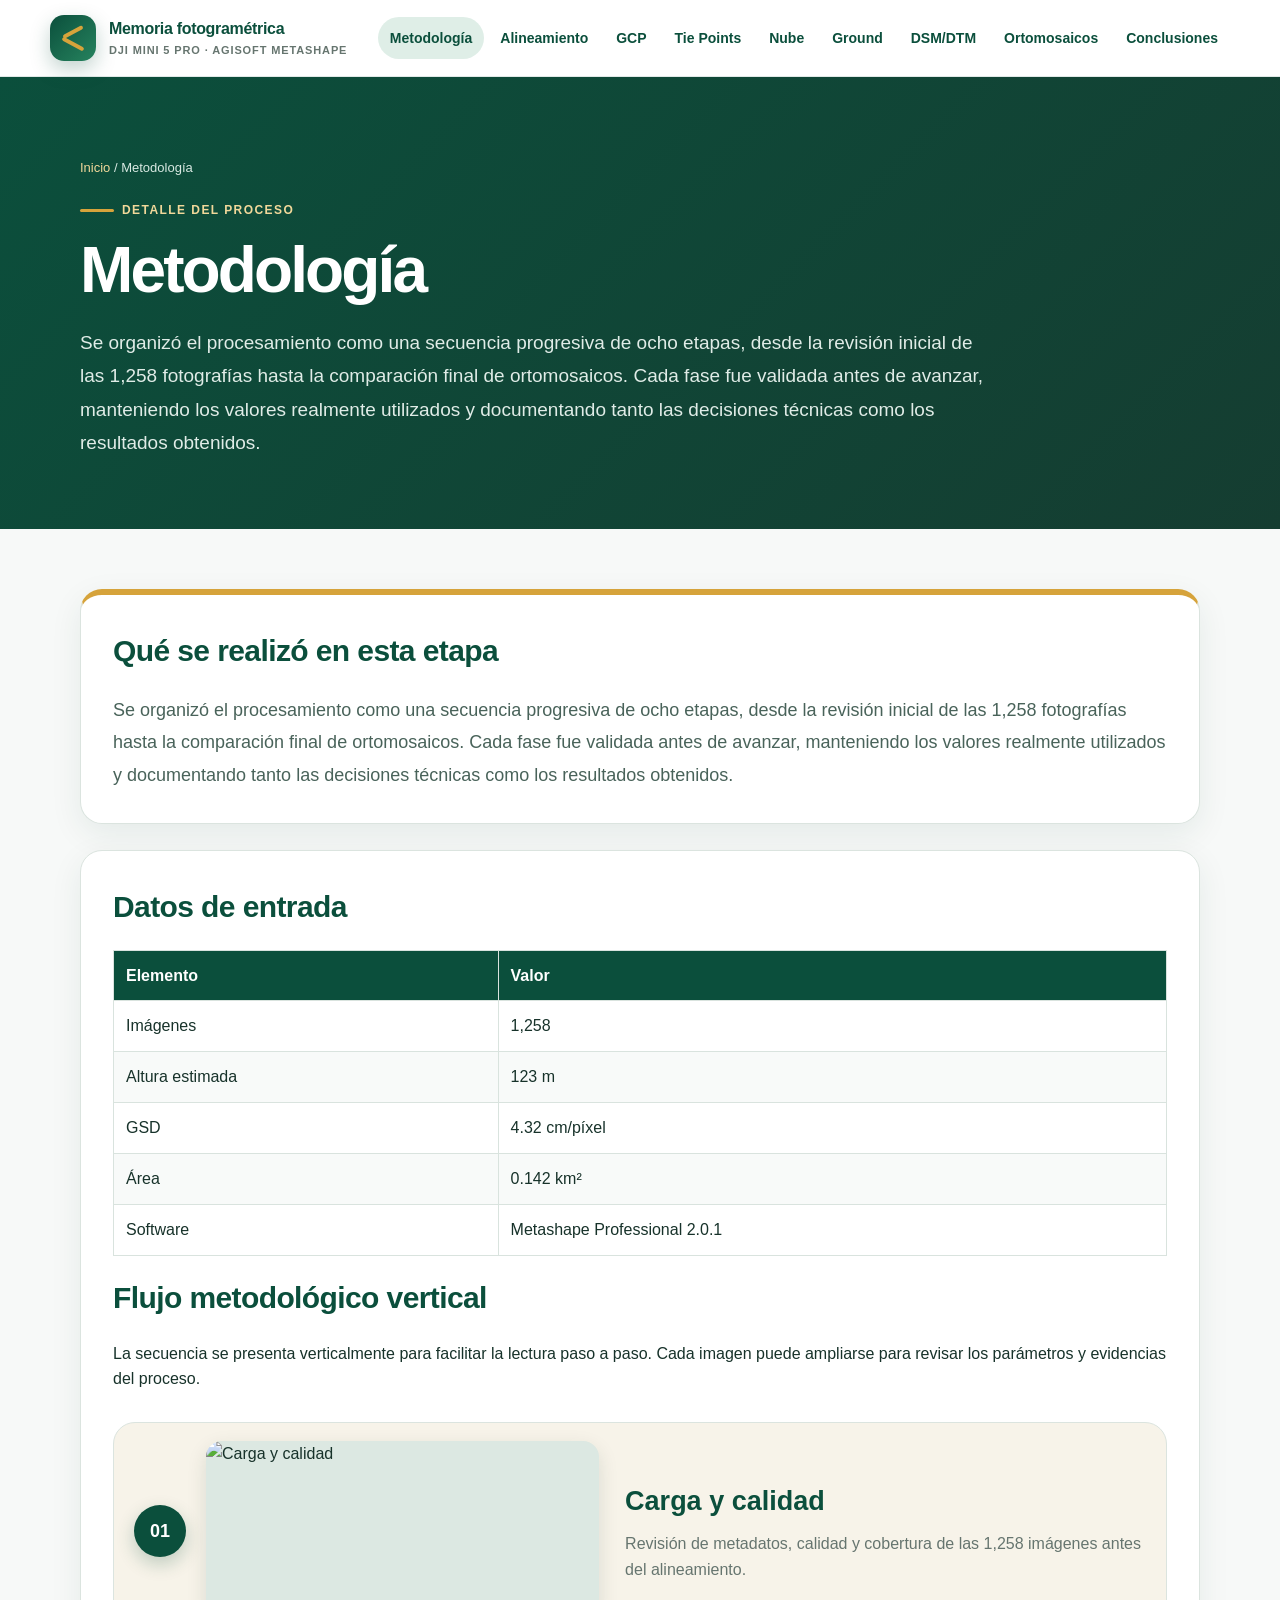
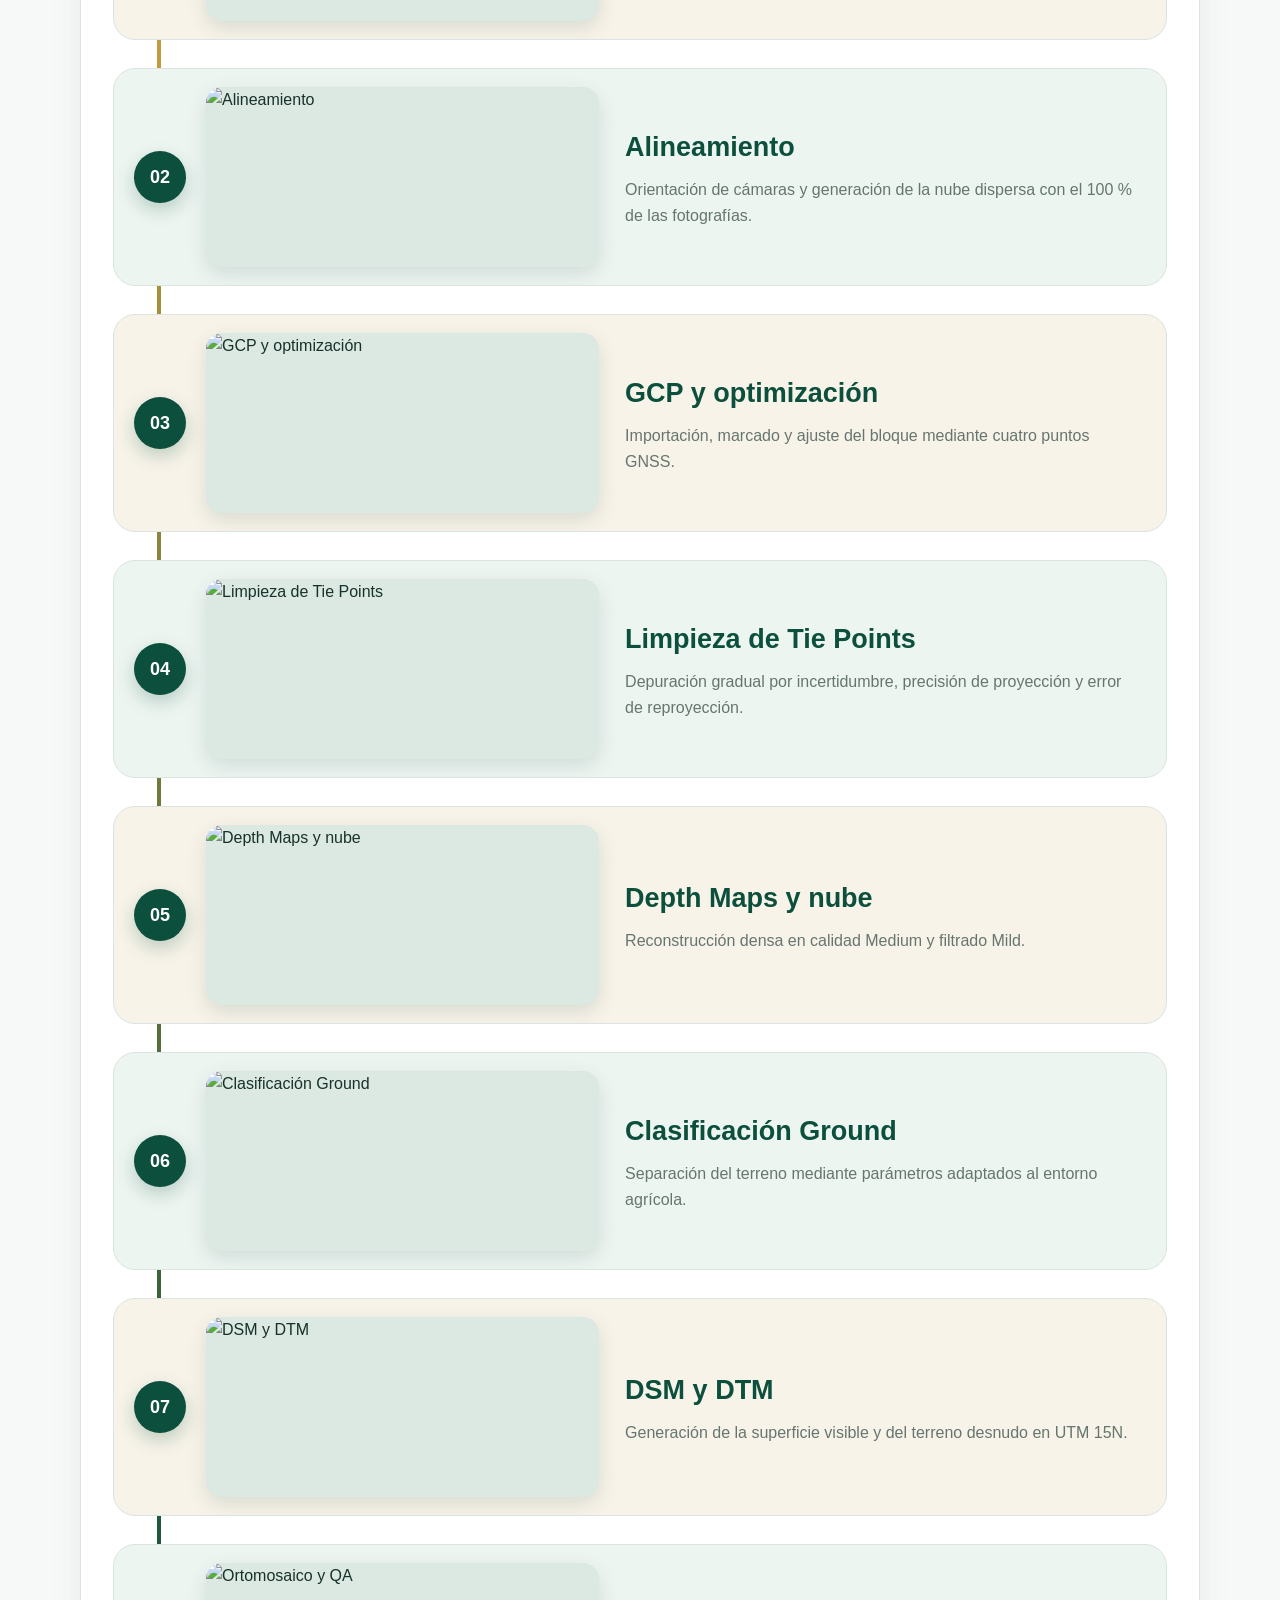
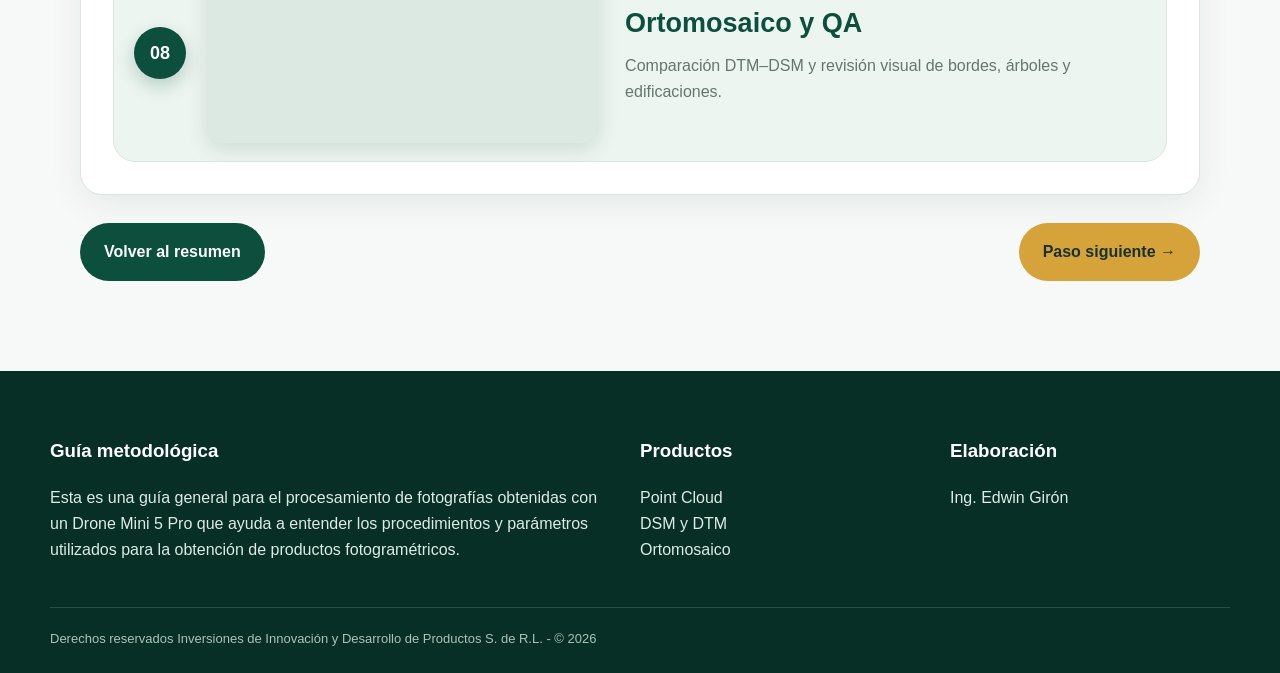
==== 01_metodologia.html @ 3e742c30 "Add files via upload" ====
<!DOCTYPE html>

<html lang="es"><head><meta charset="utf-8"/><meta content="width=device-width,initial-scale=1" name="viewport"/><title>Metodología | Memoria fotogramétrica</title><meta content="Flujo progresivo, documentado y verificado antes de avanzar a la siguiente fase." name="description"/><link href="styles.css" rel="stylesheet"/><script defer="True" src="script.js"></script></head><body><header class="site-header"><div class="container navbar"><a class="brand" href="index.html"><span class="brand-mark"></span><span>Memoria fotogramétrica<small>DJI Mini 5 Pro · Agisoft Metashape</small></span></a><nav class="nav-links"><a class="active" href="01_metodologia.html">Metodología</a><a class="" href="02_alineamiento.html">Alineamiento</a><a class="" href="03_control.html">GCP</a><a class="" href="04_limpieza.html">Tie Points</a><a class="" href="05_nube.html">Nube</a><a class="" href="06_clasificacion.html">Ground</a><a class="" href="07_elevacion.html">DSM/DTM</a><a class="" href="08_ortomosaico.html">Ortomosaicos</a><a class="" href="09_conclusiones.html">Conclusiones</a></nav></div></header><section class="detail-hero"><div class="container"><div class="breadcrumb"><a href="index.html">Inicio</a> / Metodología</div><span class="eyebrow">Detalle del proceso</span><h1>Metodología</h1><p>Se organizó el procesamiento como una secuencia progresiva de ocho etapas, desde la revisión inicial de las 1,258 fotografías hasta la comparación final de ortomosaicos. Cada fase fue validada antes de avanzar, manteniendo los valores realmente utilizados y documentando tanto las decisiones técnicas como los resultados obtenidos.</p></div></section><main class="detail-main"><div class="container"><section class="content-card overview-card"><h2>Qué se realizó en esta etapa</h2><p>Se organizó el procesamiento como una secuencia progresiva de ocho etapas, desde la revisión inicial de las 1,258 fotografías hasta la comparación final de ortomosaicos. Cada fase fue validada antes de avanzar, manteniendo los valores realmente utilizados y documentando tanto las decisiones técnicas como los resultados obtenidos.</p></section><section class="content-card"><h2>Datos de entrada</h2><table class="table"><thead><tr><th>Elemento</th><th>Valor</th></tr></thead><tbody><tr><td>Imágenes</td><td>1,258</td></tr><tr><td>Altura estimada</td><td>123 m</td></tr><tr><td>GSD</td><td>4.32 cm/píxel</td></tr><tr><td>Área</td><td>0.142 km²</td></tr><tr><td>Software</td><td>Metashape Professional 2.0.1</td></tr></tbody></table><h2>Flujo metodológico vertical</h2><p>La secuencia se presenta verticalmente para facilitar la lectura paso a paso. Cada imagen puede ampliarse para revisar los parámetros y evidencias del proceso.</p><div class="process-timeline"><article class="timeline-step"><div class="timeline-media"><img alt="Carga y calidad" class="zoomable" src="assets/captura_9.png" tabindex="0" title="Haz clic para ampliar"/></div><div class="timeline-copy"><span class="timeline-number">01</span><h3>Carga y calidad</h3><p>Revisión de metadatos, calidad y cobertura de las 1,258 imágenes antes del alineamiento.</p></div></article><article class="timeline-step"><div class="timeline-media"><img alt="Alineamiento" class="zoomable" src="assets/captura_10.png" tabindex="0" title="Haz clic para ampliar"/></div><div class="timeline-copy"><span class="timeline-number">02</span><h3>Alineamiento</h3><p>Orientación de cámaras y generación de la nube dispersa con el 100 % de las fotografías.</p></div></article><article class="timeline-step"><div class="timeline-media"><img alt="GCP y optimización" class="zoomable" src="assets/captura_16.png" tabindex="0" title="Haz clic para ampliar"/></div><div class="timeline-copy"><span class="timeline-number">03</span><h3>GCP y optimización</h3><p>Importación, marcado y ajuste del bloque mediante cuatro puntos GNSS.</p></div></article><article class="timeline-step"><div class="timeline-media"><img alt="Limpieza de Tie Points" class="zoomable" src="assets/captura_25.png" tabindex="0" title="Haz clic para ampliar"/></div><div class="timeline-copy"><span class="timeline-number">04</span><h3>Limpieza de Tie Points</h3><p>Depuración gradual por incertidumbre, precisión de proyección y error de reproyección.</p></div></article><article class="timeline-step"><div class="timeline-media"><img alt="Depth Maps y nube" class="zoomable" src="assets/captura_30.png" tabindex="0" title="Haz clic para ampliar"/></div><div class="timeline-copy"><span class="timeline-number">05</span><h3>Depth Maps y nube</h3><p>Reconstrucción densa en calidad Medium y filtrado Mild.</p></div></article><article class="timeline-step"><div class="timeline-media"><img alt="Clasificación Ground" class="zoomable" src="assets/captura_33.png" tabindex="0" title="Haz clic para ampliar"/></div><div class="timeline-copy"><span class="timeline-number">06</span><h3>Clasificación Ground</h3><p>Separación del terreno mediante parámetros adaptados al entorno agrícola.</p></div></article><article class="timeline-step"><div class="timeline-media"><img alt="DSM y DTM" class="zoomable" src="assets/captura_37.png" tabindex="0" title="Haz clic para ampliar"/></div><div class="timeline-copy"><span class="timeline-number">07</span><h3>DSM y DTM</h3><p>Generación de la superficie visible y del terreno desnudo en UTM 15N.</p></div></article><article class="timeline-step"><div class="timeline-media"><img alt="Ortomosaico y QA" class="zoomable" src="assets/comparacion_dtm_dsm.png" tabindex="0" title="Haz clic para ampliar"/></div><div class="timeline-copy"><span class="timeline-number">08</span><h3>Ortomosaico y QA</h3><p>Comparación DTM–DSM y revisión visual de bordes, árboles y edificaciones.</p></div></article></div></section><div class="detail-actions"><a class="btn" href="index.html#etapas">Volver al resumen</a><a class="btn alt" href="02_alineamiento.html">Paso siguiente →</a></div></div></main><footer class="site-footer"><div class="container"><div class="footer-grid"><div><h3>Guía metodológica</h3><p>Esta es una guía general para el procesamiento de fotografías obtenidas con un Drone Mini 5 Pro que ayuda a entender los procedimientos y parámetros utilizados para la obtención de productos fotogramétricos.</p></div><div><h3>Productos</h3><p>Point Cloud<br/>DSM y DTM<br/>Ortomosaico</p></div><div><h3>Elaboración</h3><p>Ing. Edwin Girón</p></div></div><div class="footer-note">Derechos reservados Inversiones de Innovación y Desarrollo de Productos S. de R.L. - © 2026</div></div></footer></body></html>
---- styles.css ----
:root{
  --z-green:#0b4f3c;
  --z-green-2:#1f6b52;
  --z-green-3:#dfeee7;
  --z-gold:#d6a33b;
  --z-gold-2:#f1d89a;
  --z-cream:#f7f3e9;
  --z-sand:#eee6d6;
  --ink:#17322a;
  --muted:#66756f;
  --white:#ffffff;
  --line:#dbe4df;
  --shadow:0 18px 45px rgba(12,52,40,.12);
  --radius:24px;
}
*{box-sizing:border-box}
html{scroll-behavior:smooth}
body{margin:0;font-family:"Segoe UI",Inter,Arial,sans-serif;color:var(--ink);background:#fff;line-height:1.62}
a{color:inherit}
img{max-width:100%;display:block}
.container{width:min(1180px,calc(100% - 40px));margin:auto}
.site-header{position:sticky;top:0;z-index:50;background:rgba(255,255,255,.96);backdrop-filter:blur(12px);border-bottom:1px solid rgba(11,79,60,.12)}
.navbar{height:76px;display:flex;align-items:center;justify-content:space-between;gap:22px}
.brand{display:flex;align-items:center;gap:13px;text-decoration:none;font-weight:800;color:var(--z-green);letter-spacing:-.02em}
.brand-mark{width:46px;height:46px;border-radius:14px;background:linear-gradient(135deg,var(--z-green),#26835e);position:relative;box-shadow:0 8px 20px rgba(11,79,60,.25)}
.brand-mark:before,.brand-mark:after{content:"";position:absolute;background:var(--z-gold);border-radius:99px}
.brand-mark:before{width:22px;height:4px;left:12px;top:15px;transform:rotate(-28deg)}
.brand-mark:after{width:24px;height:4px;left:11px;top:27px;transform:rotate(28deg)}
.brand small{display:block;font-weight:600;color:var(--muted);font-size:11px;letter-spacing:.08em;text-transform:uppercase}
.nav-links{display:flex;align-items:center;gap:4px;flex-wrap:wrap;justify-content:flex-end}
.nav-links a{text-decoration:none;color:var(--z-green);font-size:14px;font-weight:700;padding:10px 12px;border-radius:999px}
.nav-links a:hover,.nav-links a.active{background:var(--z-green-3)}
.nav-cta{background:var(--z-gold)!important;color:#17322a!important}
.hero-home{min-height:660px;display:grid;align-items:center;background:linear-gradient(90deg,rgba(6,53,39,.96) 0%,rgba(6,53,39,.88) 45%,rgba(6,53,39,.20) 75%),url('assets/captura_74.png') center/cover no-repeat;color:#fff;position:relative}
.hero-home:after{content:"";position:absolute;inset:auto 0 0;height:100px;background:linear-gradient(transparent,#fff)}
.hero-copy{position:relative;z-index:2;max-width:720px;padding:95px 0 130px}
.eyebrow{display:inline-flex;align-items:center;gap:8px;text-transform:uppercase;letter-spacing:.12em;font-weight:800;font-size:12px;color:var(--z-gold-2);margin-bottom:18px}
.eyebrow:before{content:"";width:34px;height:3px;background:var(--z-gold);border-radius:3px}
.hero-home h1,.detail-hero h1{font-size:clamp(42px,6vw,76px);line-height:1.03;letter-spacing:-.045em;margin:0 0 22px;color:#fff}
.hero-home p{font-size:20px;max-width:690px;color:#edf6f2;margin:0 0 30px}
.btn{display:inline-flex;align-items:center;justify-content:center;gap:10px;text-decoration:none;border-radius:999px;padding:14px 22px;font-weight:800;border:2px solid transparent;transition:.2s ease}
.btn-primary{background:var(--z-gold);color:#17322a;box-shadow:0 12px 28px rgba(0,0,0,.18)}
.btn-primary:hover{transform:translateY(-2px);background:#e0b149}
.btn-outline{border-color:rgba(255,255,255,.65);color:#fff;margin-left:8px}
.btn-outline:hover{background:#fff;color:var(--z-green)}
.section{padding:84px 0}
.section.soft{background:var(--z-cream)}
.section.green{background:var(--z-green);color:#fff}
.section-head{max-width:760px;margin-bottom:42px}
.section-head.center{text-align:center;margin-left:auto;margin-right:auto}
.section-head h2{font-size:clamp(32px,4vw,50px);letter-spacing:-.035em;line-height:1.08;margin:5px 0 16px;color:var(--z-green)}
.section.green .section-head h2{color:#fff}
.section-head p{font-size:18px;color:var(--muted);margin:0}
.section.green .section-head p{color:#dbeae4}
.stats{display:grid;grid-template-columns:repeat(4,1fr);gap:16px;margin-top:-60px;position:relative;z-index:3}
.stat{background:#fff;border-radius:18px;padding:24px;box-shadow:var(--shadow);border-top:5px solid var(--z-gold)}
.stat b{display:block;font-size:30px;color:var(--z-green);line-height:1.1;margin-bottom:5px}.stat span{color:var(--muted);font-weight:600;font-size:14px}
.steps-grid{display:grid;grid-template-columns:repeat(2,1fr);gap:28px}
.step-card{display:grid;grid-template-columns:42% 58%;background:#fff;border:1px solid var(--line);border-radius:var(--radius);overflow:hidden;box-shadow:0 12px 34px rgba(21,70,55,.08);min-height:330px}
.step-card:nth-child(4n+2),.step-card:nth-child(4n+3){grid-template-columns:58% 42%}
.step-card:nth-child(4n+2) .step-media,.step-card:nth-child(4n+3) .step-media{order:2}
.step-media{position:relative;min-height:300px;background:#d7e6df;overflow:hidden}
.step-media img{width:100%;height:100%;object-fit:cover;transition:transform .5s ease}
.step-card:hover .step-media img{transform:scale(1.04)}
.step-index{position:absolute;top:18px;left:18px;width:48px;height:48px;border-radius:50%;display:grid;place-items:center;background:var(--z-gold);font-weight:900;color:var(--ink);box-shadow:0 8px 20px rgba(0,0,0,.18)}
.step-body{padding:30px;display:flex;flex-direction:column;justify-content:center}
.step-body h3{font-size:28px;line-height:1.12;margin:0 0 12px;color:var(--z-green);letter-spacing:-.025em}
.step-body p{margin:0 0 18px;color:var(--muted)}
.step-tags{display:flex;flex-wrap:wrap;gap:8px;margin:0 0 20px}
.tag{background:var(--z-green-3);color:var(--z-green);font-size:12px;font-weight:800;padding:6px 10px;border-radius:999px}
.btn-small{align-self:flex-start;background:var(--z-green);color:#fff;padding:11px 18px}
.btn-small:hover{background:var(--z-green-2);transform:translateY(-1px)}
.feature-band{display:grid;grid-template-columns:1fr 1fr;gap:36px;align-items:center}
.feature-band .image-wrap{border-radius:28px;overflow:hidden;box-shadow:var(--shadow);background:#fff;padding:8px}
.feature-band .image-wrap img{border-radius:20px}
.feature-band h2{font-size:44px;line-height:1.08;margin:0 0 18px;color:#fff}
.feature-band p{color:#dceae5;font-size:18px}
.checks{display:grid;gap:12px;margin-top:22px}.check{display:flex;gap:12px;align-items:flex-start}.check:before{content:"✓";width:28px;height:28px;display:grid;place-items:center;border-radius:50%;background:var(--z-gold);color:var(--ink);font-weight:900;flex:0 0 auto}
.detail-hero{background:linear-gradient(135deg,var(--z-green),#153d31);color:#fff;padding:80px 0 70px}
.detail-hero h1{font-size:clamp(40px,5vw,64px)}
.detail-hero p{font-size:19px;color:#e0ece7;max-width:800px}
.breadcrumb{font-size:13px;color:#d8e9e2;margin-bottom:16px}.breadcrumb a{color:var(--z-gold-2);text-decoration:none}
.detail-main{padding:60px 0 90px;background:#f7f9f8}
.content-card{background:#fff;border-radius:22px;padding:32px;margin-bottom:26px;box-shadow:0 10px 32px rgba(18,59,46,.08);border:1px solid var(--line)}
.content-card h2{color:var(--z-green);font-size:30px;margin:0 0 18px;letter-spacing:-.02em}
.content-card h3{color:var(--z-green);font-size:22px}
.grid{display:grid;grid-template-columns:repeat(auto-fit,minmax(210px,1fr));gap:16px}
.metric{background:var(--z-cream);border-left:5px solid var(--z-gold);padding:18px;border-radius:12px}.metric b{font-size:26px;color:var(--z-green);display:block}.metric{color:var(--muted)}
.figure{margin:24px 0;text-align:center}.figure img{margin:auto;max-height:720px;object-fit:contain;border-radius:16px;box-shadow:0 8px 24px rgba(0,0,0,.12)}.caption{font-size:13px;color:var(--muted);margin-top:8px}
.table{width:100%;border-collapse:collapse;margin:18px 0}.table th{background:var(--z-green);color:#fff;text-align:left}.table th,.table td{padding:12px;border:1px solid #d9e3de;vertical-align:top}.table tr:nth-child(even){background:#f8faf9}
.callout{background:#fff7e4;border-left:5px solid var(--z-gold);padding:18px;border-radius:12px;margin:18px 0}.good{background:#e8f4ed;border-left-color:var(--z-green-2)}
.pill{display:inline-block;background:var(--z-green-3);color:var(--z-green);padding:6px 11px;border-radius:999px;font-weight:700;margin:3px}
.detail-actions{display:flex;gap:12px;flex-wrap:wrap;margin-top:28px}.detail-actions .btn{background:var(--z-green);color:#fff}.detail-actions .btn.alt{background:var(--z-gold);color:var(--ink)}
.site-footer{background:#082f25;color:#dcebe5;padding:46px 0 24px}.footer-grid{display:grid;grid-template-columns:2fr 1fr 1fr;gap:30px}.site-footer h3{color:#fff}.site-footer a{color:#dcebe5;text-decoration:none}.footer-note{border-top:1px solid rgba(255,255,255,.15);margin-top:28px;padding-top:20px;color:#a9c4b9;font-size:13px}
@media(max-width:1000px){.nav-links a:not(.nav-cta){display:none}.stats{grid-template-columns:repeat(2,1fr)}.steps-grid{grid-template-columns:1fr}.feature-band{grid-template-columns:1fr}.step-card,.step-card:nth-child(4n+2),.step-card:nth-child(4n+3){grid-template-columns:40% 60%}.step-card:nth-child(4n+2) .step-media,.step-card:nth-child(4n+3) .step-media{order:0}.footer-grid{grid-template-columns:1fr}}
@media(max-width:680px){.container{width:min(100% - 26px,1180px)}.hero-home{min-height:590px;background-position:62% center}.hero-copy{padding-top:76px}.btn-outline{margin:10px 0 0}.stats{grid-template-columns:1fr;margin-top:-42px}.section{padding:58px 0}.step-card,.step-card:nth-child(n){grid-template-columns:1fr}.step-media{min-height:230px}.step-card:nth-child(n) .step-media{order:0}.step-body{padding:24px}.feature-band h2{font-size:34px}.content-card{padding:22px}.navbar{height:68px}.brand{font-size:14px}.brand small{display:none}.nav-cta{font-size:12px!important;padding:9px 10px!important}}

/* Mejoras de legibilidad, flujo vertical y visor de imágenes */
.detail-hero .container{max-width:1120px}
.detail-hero p{max-width:920px;line-height:1.75;margin:0}
.detail-main>.container{max-width:1120px}
.overview-card{border-top:6px solid var(--z-gold)}
.overview-card p{font-size:18px;line-height:1.8;color:#49635a;margin:0}
.detail-actions{justify-content:space-between;align-items:center}
.detail-actions .btn{min-width:170px}
.nav-links{flex-wrap:nowrap}
.nav-links a{white-space:nowrap}
.figure img.zoomable,.comparison-card img.zoomable,.timeline-media img.zoomable,.step-media img.zoomable,.image-wrap img.zoomable{cursor:zoom-in}

.process-timeline{position:relative;display:grid;gap:28px;margin-top:30px}
.process-timeline:before{content:"";position:absolute;left:44px;top:38px;bottom:38px;width:4px;background:linear-gradient(var(--z-gold),var(--z-green));border-radius:4px}
.timeline-step{position:relative;display:grid;grid-template-columns:minmax(260px,42%) 1fr;gap:26px;align-items:center;background:var(--z-cream);border:1px solid var(--line);border-radius:22px;padding:18px 24px 18px 92px;min-height:210px;overflow:hidden}
.timeline-step:nth-child(even){background:#edf5f1}
.timeline-number{position:absolute;left:20px;top:50%;transform:translateY(-50%);width:52px;height:52px;border-radius:50%;display:grid;place-items:center;background:var(--z-green);color:#fff;font-weight:900;font-size:18px;z-index:2;box-shadow:0 7px 18px rgba(11,79,60,.24)}
.timeline-media{height:180px;border-radius:16px;overflow:hidden;background:#dce8e2;box-shadow:0 7px 20px rgba(10,52,40,.12)}
.timeline-media img{width:100%;height:100%;object-fit:cover}
.timeline-copy h3{margin:0 0 8px;color:var(--z-green);font-size:27px}
.timeline-copy p{margin:0;color:var(--muted);font-size:16px}

.comparison-grid{display:grid;grid-template-columns:repeat(2,minmax(0,1fr));gap:26px;margin-top:26px;align-items:start}
.comparison-card{margin:0;background:#f8faf9;border:1px solid var(--line);border-radius:18px;padding:18px;overflow:hidden}
.comparison-card h3{margin:0 0 12px;font-size:21px;line-height:1.25;color:var(--z-green)}
.comparison-frame{width:100%;aspect-ratio:16/10;border-radius:13px;overflow:hidden;background:#e4ebe7}
.comparison-frame img{width:100%;height:100%;object-fit:cover;object-position:center}
.comparison-card figcaption{font-size:13px;color:var(--muted);margin-top:10px;line-height:1.45}

.lightbox{position:fixed;inset:0;background:rgba(2,18,14,.93);z-index:9999;display:none;align-items:center;justify-content:center;padding:30px}
.lightbox.open{display:flex}
.lightbox-stage{max-width:96vw;max-height:92vh;display:flex;flex-direction:column;align-items:center;gap:10px}
.lightbox-stage img{max-width:96vw;max-height:84vh;object-fit:contain;background:#fff;box-shadow:0 20px 60px rgba(0,0,0,.5)}
.lightbox-caption{color:#fff;font-size:14px;text-align:center;max-width:900px}
.lightbox-close{position:fixed;right:22px;top:18px;width:48px;height:48px;border-radius:50%;border:1px solid rgba(255,255,255,.5);background:rgba(255,255,255,.12);color:#fff;font-size:34px;line-height:1;cursor:pointer}
.no-scroll{overflow:hidden}

@media(max-width:1100px){
  .nav-links{overflow-x:auto;max-width:68vw;justify-content:flex-start;scrollbar-width:thin}
  .nav-links a{flex:0 0 auto}
}
@media(max-width:760px){
  .timeline-step{grid-template-columns:1fr;padding:72px 18px 20px}
  .process-timeline:before{left:43px}
  .timeline-number{left:18px;top:18px;transform:none}
  .timeline-media{height:210px}
  .comparison-grid{grid-template-columns:1fr}
  .detail-actions{justify-content:center}
  .detail-actions .btn{width:100%}
}
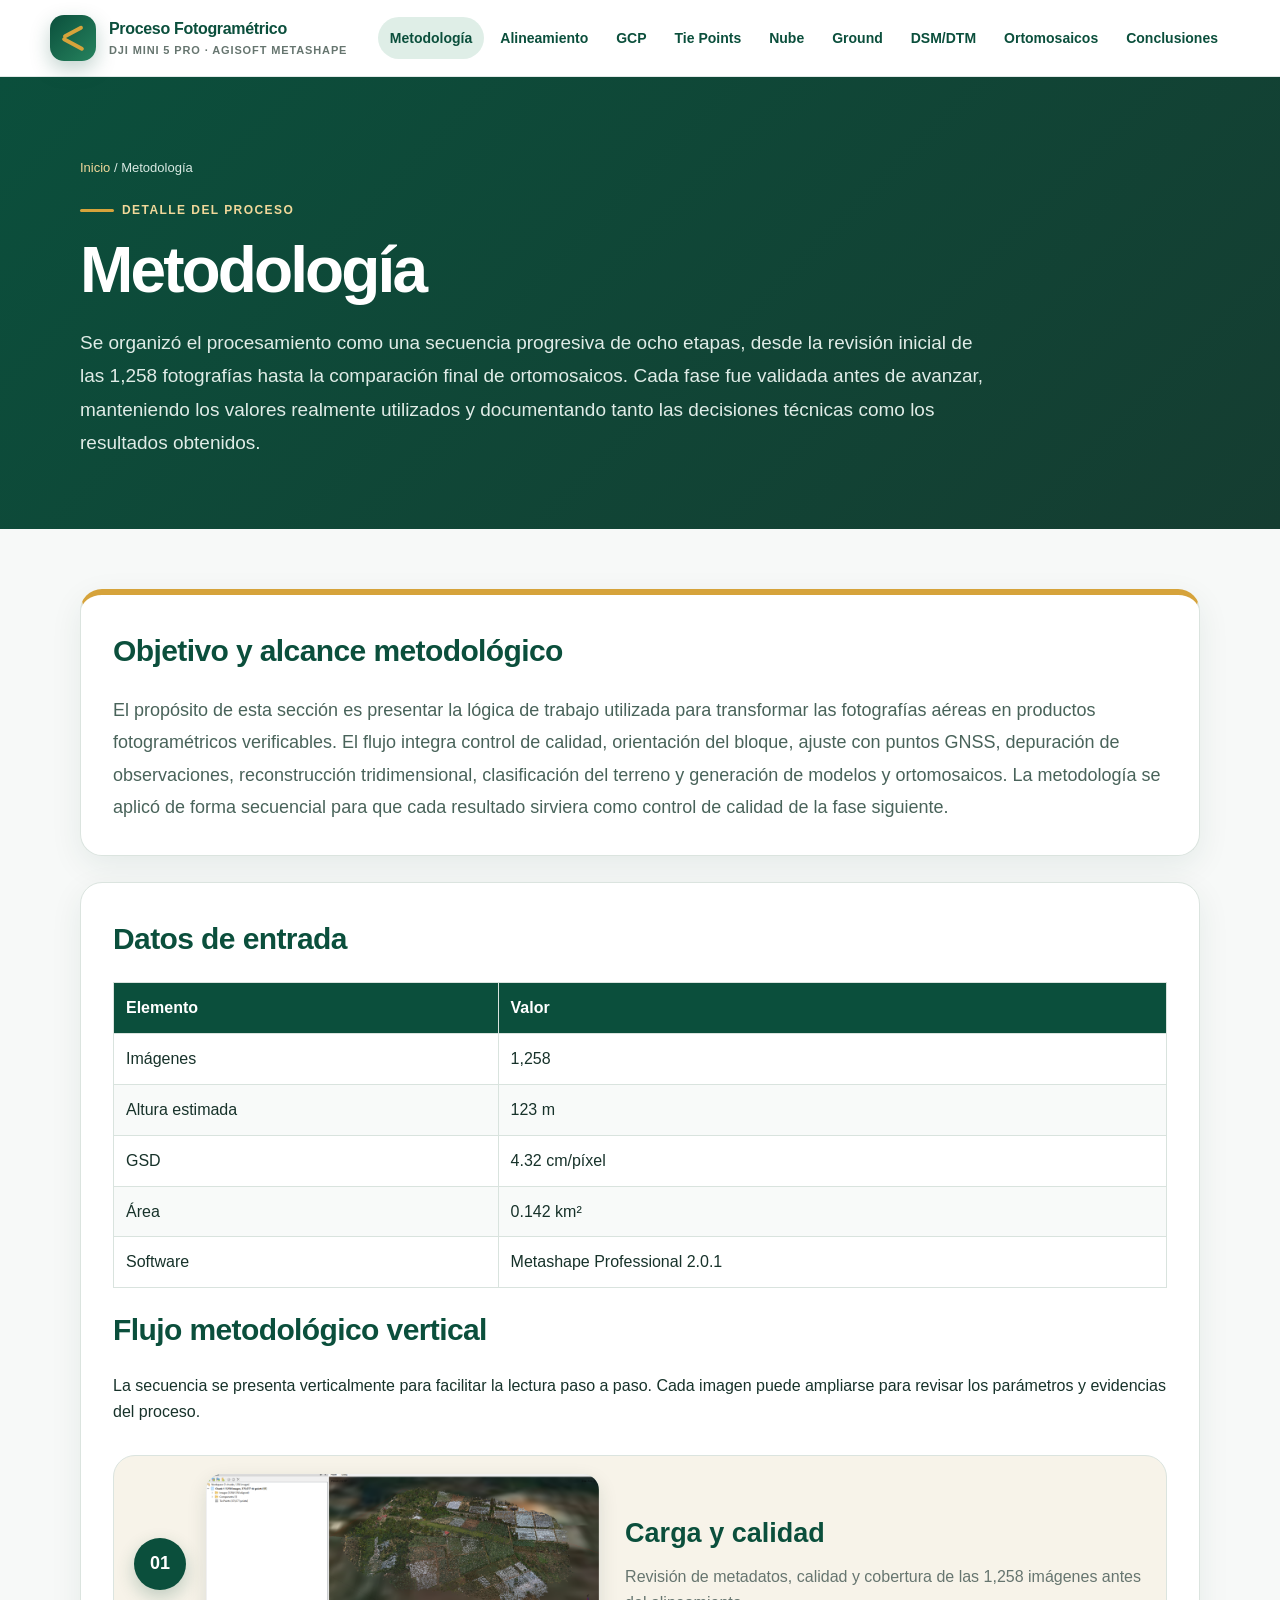
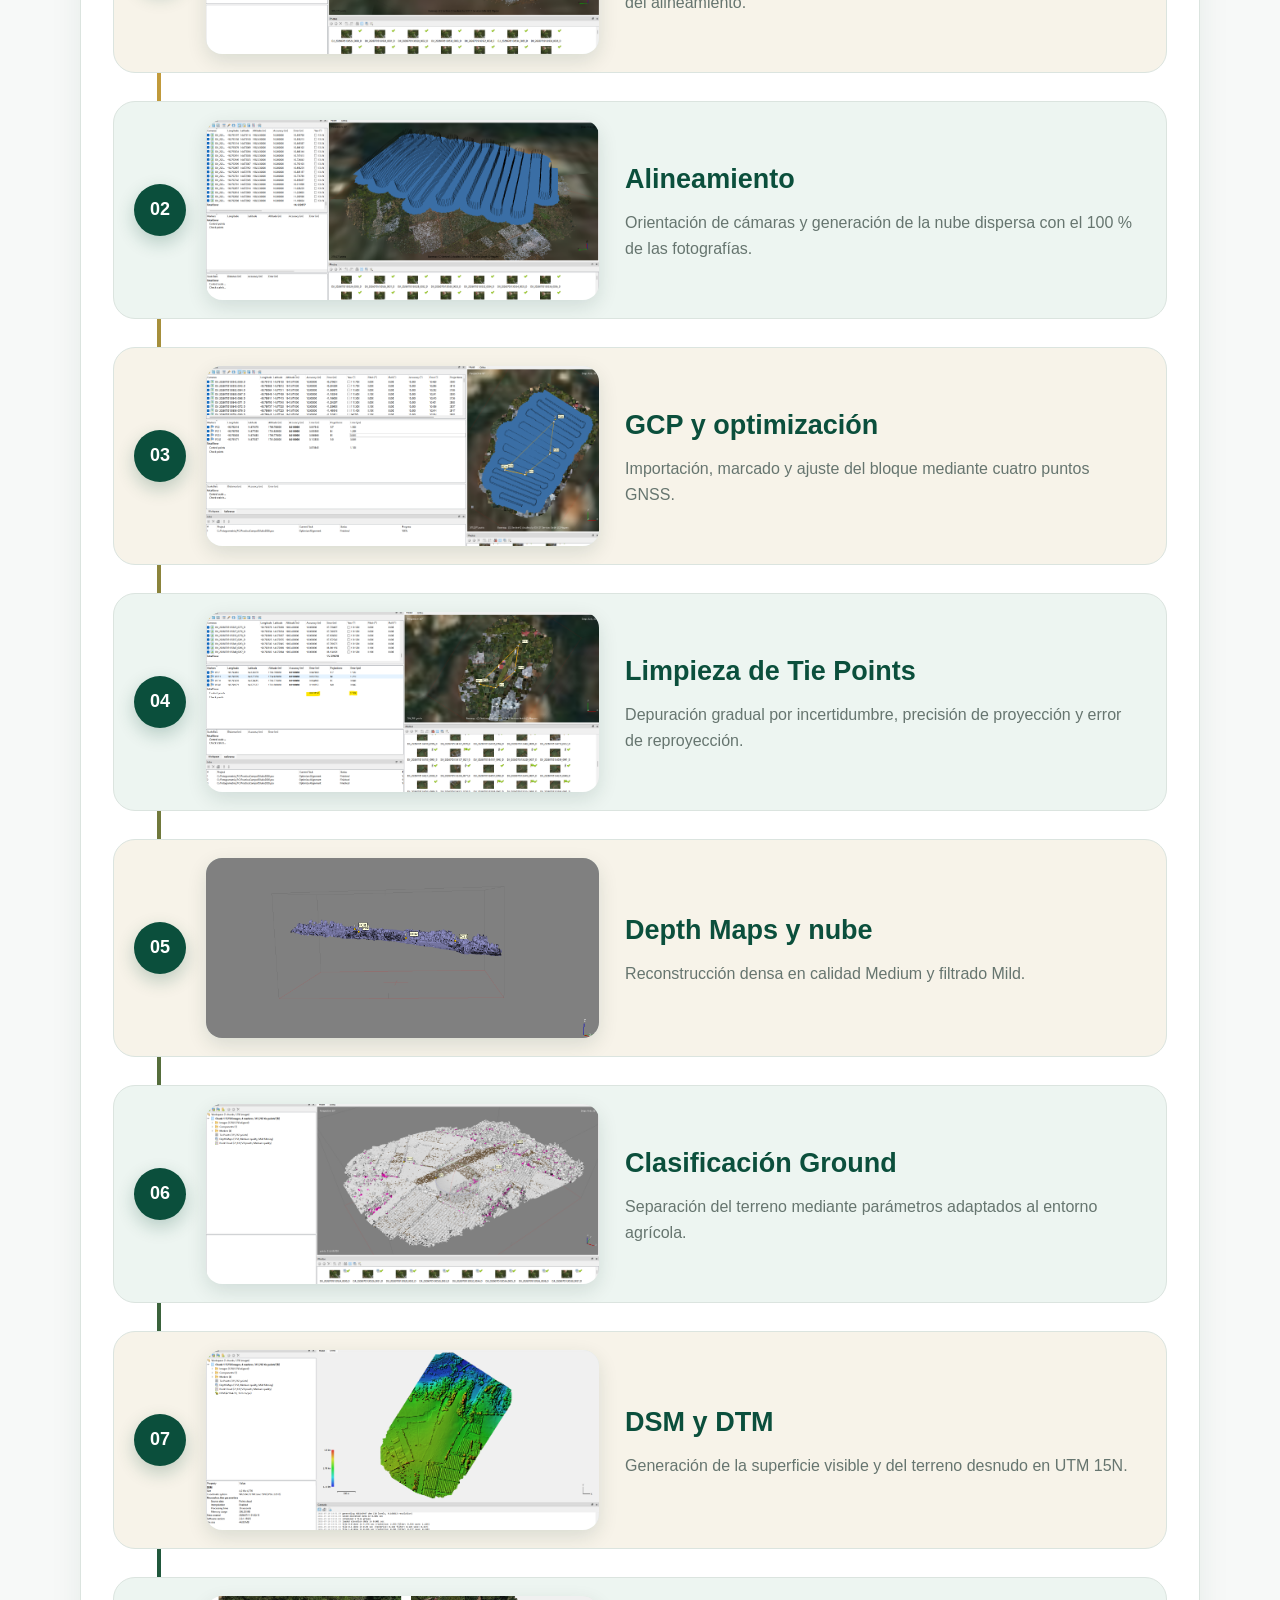
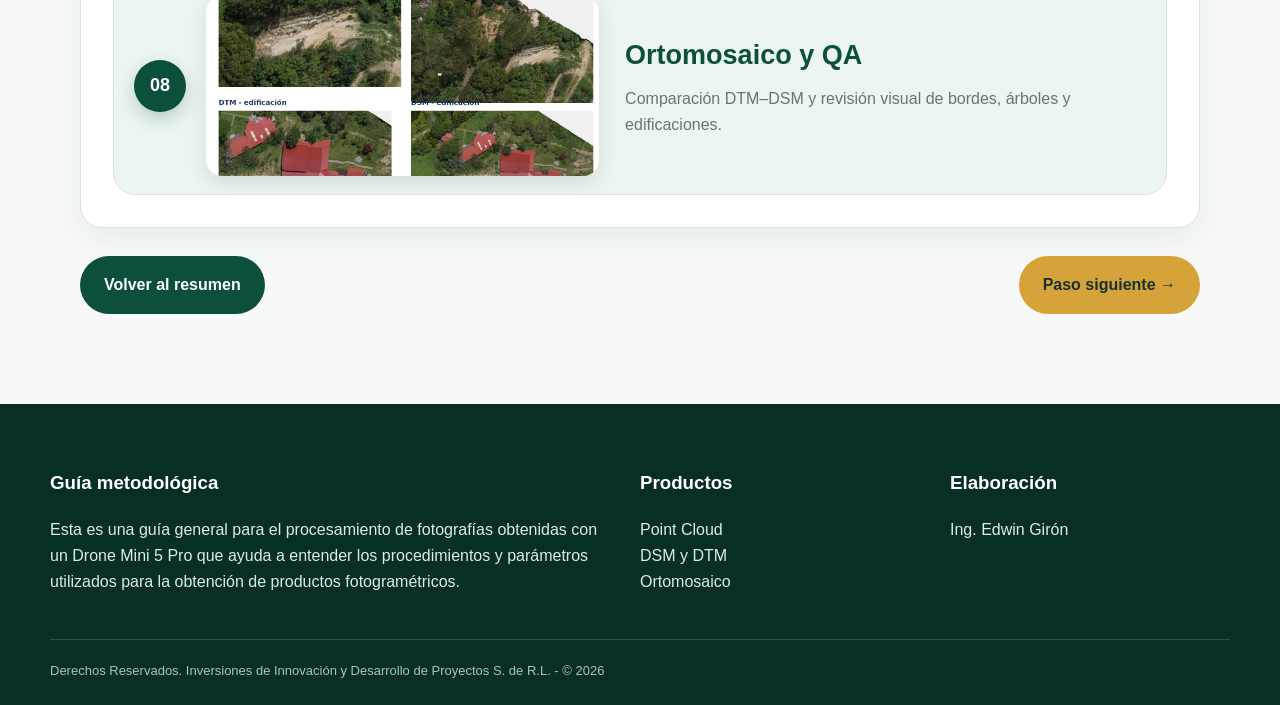
==== commit d647c515: "Correcciones 1 Ajustes de titulos y contenidos." ====
--- a/01_metodologia.html
+++ b/01_metodologia.html
@@ -1,3 +1,3 @@
 <!DOCTYPE html>
 
-<html lang="es"><head><meta charset="utf-8"/><meta content="width=device-width,initial-scale=1" name="viewport"/><title>Metodología | Memoria fotogramétrica</title><meta content="Flujo progresivo, documentado y verificado antes de avanzar a la siguiente fase." name="description"/><link href="styles.css" rel="stylesheet"/><script defer="True" src="script.js"></script></head><body><header class="site-header"><div class="container navbar"><a class="brand" href="index.html"><span class="brand-mark"></span><span>Memoria fotogramétrica<small>DJI Mini 5 Pro · Agisoft Metashape</small></span></a><nav class="nav-links"><a class="active" href="01_metodologia.html">Metodología</a><a class="" href="02_alineamiento.html">Alineamiento</a><a class="" href="03_control.html">GCP</a><a class="" href="04_limpieza.html">Tie Points</a><a class="" href="05_nube.html">Nube</a><a class="" href="06_clasificacion.html">Ground</a><a class="" href="07_elevacion.html">DSM/DTM</a><a class="" href="08_ortomosaico.html">Ortomosaicos</a><a class="" href="09_conclusiones.html">Conclusiones</a></nav></div></header><section class="detail-hero"><div class="container"><div class="breadcrumb"><a href="index.html">Inicio</a> / Metodología</div><span class="eyebrow">Detalle del proceso</span><h1>Metodología</h1><p>Se organizó el procesamiento como una secuencia progresiva de ocho etapas, desde la revisión inicial de las 1,258 fotografías hasta la comparación final de ortomosaicos. Cada fase fue validada antes de avanzar, manteniendo los valores realmente utilizados y documentando tanto las decisiones técnicas como los resultados obtenidos.</p></div></section><main class="detail-main"><div class="container"><section class="content-card overview-card"><h2>Qué se realizó en esta etapa</h2><p>Se organizó el procesamiento como una secuencia progresiva de ocho etapas, desde la revisión inicial de las 1,258 fotografías hasta la comparación final de ortomosaicos. Cada fase fue validada antes de avanzar, manteniendo los valores realmente utilizados y documentando tanto las decisiones técnicas como los resultados obtenidos.</p></section><section class="content-card"><h2>Datos de entrada</h2><table class="table"><thead><tr><th>Elemento</th><th>Valor</th></tr></thead><tbody><tr><td>Imágenes</td><td>1,258</td></tr><tr><td>Altura estimada</td><td>123 m</td></tr><tr><td>GSD</td><td>4.32 cm/píxel</td></tr><tr><td>Área</td><td>0.142 km²</td></tr><tr><td>Software</td><td>Metashape Professional 2.0.1</td></tr></tbody></table><h2>Flujo metodológico vertical</h2><p>La secuencia se presenta verticalmente para facilitar la lectura paso a paso. Cada imagen puede ampliarse para revisar los parámetros y evidencias del proceso.</p><div class="process-timeline"><article class="timeline-step"><div class="timeline-media"><img alt="Carga y calidad" class="zoomable" src="assets/captura_9.png" tabindex="0" title="Haz clic para ampliar"/></div><div class="timeline-copy"><span class="timeline-number">01</span><h3>Carga y calidad</h3><p>Revisión de metadatos, calidad y cobertura de las 1,258 imágenes antes del alineamiento.</p></div></article><article class="timeline-step"><div class="timeline-media"><img alt="Alineamiento" class="zoomable" src="assets/captura_10.png" tabindex="0" title="Haz clic para ampliar"/></div><div class="timeline-copy"><span class="timeline-number">02</span><h3>Alineamiento</h3><p>Orientación de cámaras y generación de la nube dispersa con el 100 % de las fotografías.</p></div></article><article class="timeline-step"><div class="timeline-media"><img alt="GCP y optimización" class="zoomable" src="assets/captura_16.png" tabindex="0" title="Haz clic para ampliar"/></div><div class="timeline-copy"><span class="timeline-number">03</span><h3>GCP y optimización</h3><p>Importación, marcado y ajuste del bloque mediante cuatro puntos GNSS.</p></div></article><article class="timeline-step"><div class="timeline-media"><img alt="Limpieza de Tie Points" class="zoomable" src="assets/captura_25.png" tabindex="0" title="Haz clic para ampliar"/></div><div class="timeline-copy"><span class="timeline-number">04</span><h3>Limpieza de Tie Points</h3><p>Depuración gradual por incertidumbre, precisión de proyección y error de reproyección.</p></div></article><article class="timeline-step"><div class="timeline-media"><img alt="Depth Maps y nube" class="zoomable" src="assets/captura_30.png" tabindex="0" title="Haz clic para ampliar"/></div><div class="timeline-copy"><span class="timeline-number">05</span><h3>Depth Maps y nube</h3><p>Reconstrucción densa en calidad Medium y filtrado Mild.</p></div></article><article class="timeline-step"><div class="timeline-media"><img alt="Clasificación Ground" class="zoomable" src="assets/captura_33.png" tabindex="0" title="Haz clic para ampliar"/></div><div class="timeline-copy"><span class="timeline-number">06</span><h3>Clasificación Ground</h3><p>Separación del terreno mediante parámetros adaptados al entorno agrícola.</p></div></article><article class="timeline-step"><div class="timeline-media"><img alt="DSM y DTM" class="zoomable" src="assets/captura_37.png" tabindex="0" title="Haz clic para ampliar"/></div><div class="timeline-copy"><span class="timeline-number">07</span><h3>DSM y DTM</h3><p>Generación de la superficie visible y del terreno desnudo en UTM 15N.</p></div></article><article class="timeline-step"><div class="timeline-media"><img alt="Ortomosaico y QA" class="zoomable" src="assets/comparacion_dtm_dsm.png" tabindex="0" title="Haz clic para ampliar"/></div><div class="timeline-copy"><span class="timeline-number">08</span><h3>Ortomosaico y QA</h3><p>Comparación DTM–DSM y revisión visual de bordes, árboles y edificaciones.</p></div></article></div></section><div class="detail-actions"><a class="btn" href="index.html#etapas">Volver al resumen</a><a class="btn alt" href="02_alineamiento.html">Paso siguiente →</a></div></div></main><footer class="site-footer"><div class="container"><div class="footer-grid"><div><h3>Guía metodológica</h3><p>Esta es una guía general para el procesamiento de fotografías obtenidas con un Drone Mini 5 Pro que ayuda a entender los procedimientos y parámetros utilizados para la obtención de productos fotogramétricos.</p></div><div><h3>Productos</h3><p>Point Cloud<br/>DSM y DTM<br/>Ortomosaico</p></div><div><h3>Elaboración</h3><p>Ing. Edwin Girón</p></div></div><div class="footer-note">Derechos reservados Inversiones de Innovación y Desarrollo de Productos S. de R.L. - © 2026</div></div></footer></body></html>+<html lang="es"><head><meta charset="utf-8"/><meta content="width=device-width,initial-scale=1" name="viewport"/><title>Metodología | Proceso Fotogramétrico</title><meta content="Flujo progresivo, documentado y verificado antes de avanzar a la siguiente fase." name="description"/><link href="styles.css" rel="stylesheet"/><script defer="True" src="script.js"></script></head><body><header class="site-header"><div class="container navbar"><a class="brand" href="index.html"><span class="brand-mark"></span><span>Proceso Fotogramétrico<small>DJI Mini 5 Pro · Agisoft Metashape</small></span></a><nav class="nav-links"><a class="active" href="01_metodologia.html">Metodología</a><a class="" href="02_alineamiento.html">Alineamiento</a><a class="" href="03_control.html">GCP</a><a class="" href="04_limpieza.html">Tie Points</a><a class="" href="05_nube.html">Nube</a><a class="" href="06_clasificacion.html">Ground</a><a class="" href="07_elevacion.html">DSM/DTM</a><a class="" href="08_ortomosaico.html">Ortomosaicos</a><a class="" href="09_conclusiones.html">Conclusiones</a></nav></div></header><section class="detail-hero"><div class="container"><div class="breadcrumb"><a href="index.html">Inicio</a> / Metodología</div><span class="eyebrow">Detalle del proceso</span><h1>Metodología</h1><p>Se organizó el procesamiento como una secuencia progresiva de ocho etapas, desde la revisión inicial de las 1,258 fotografías hasta la comparación final de ortomosaicos. Cada fase fue validada antes de avanzar, manteniendo los valores realmente utilizados y documentando tanto las decisiones técnicas como los resultados obtenidos.</p></div></section><main class="detail-main"><div class="container"><section class="content-card overview-card"><h2>Objetivo y alcance metodológico</h2><p>El propósito de esta sección es presentar la lógica de trabajo utilizada para transformar las fotografías aéreas en productos fotogramétricos verificables. El flujo integra control de calidad, orientación del bloque, ajuste con puntos GNSS, depuración de observaciones, reconstrucción tridimensional, clasificación del terreno y generación de modelos y ortomosaicos. La metodología se aplicó de forma secuencial para que cada resultado sirviera como control de calidad de la fase siguiente.</p></section><section class="content-card"><h2>Datos de entrada</h2><table class="table"><thead><tr><th>Elemento</th><th>Valor</th></tr></thead><tbody><tr><td>Imágenes</td><td>1,258</td></tr><tr><td>Altura estimada</td><td>123 m</td></tr><tr><td>GSD</td><td>4.32 cm/píxel</td></tr><tr><td>Área</td><td>0.142 km²</td></tr><tr><td>Software</td><td>Metashape Professional 2.0.1</td></tr></tbody></table><h2>Flujo metodológico vertical</h2><p>La secuencia se presenta verticalmente para facilitar la lectura paso a paso. Cada imagen puede ampliarse para revisar los parámetros y evidencias del proceso.</p><div class="process-timeline"><article class="timeline-step"><div class="timeline-media"><img alt="Carga y calidad" class="zoomable" src="assets/captura_9.png" tabindex="0" title="Haz clic para ampliar"/></div><div class="timeline-copy"><span class="timeline-number">01</span><h3>Carga y calidad</h3><p>Revisión de metadatos, calidad y cobertura de las 1,258 imágenes antes del alineamiento.</p></div></article><article class="timeline-step"><div class="timeline-media"><img alt="Alineamiento" class="zoomable" src="assets/captura_10.png" tabindex="0" title="Haz clic para ampliar"/></div><div class="timeline-copy"><span class="timeline-number">02</span><h3>Alineamiento</h3><p>Orientación de cámaras y generación de la nube dispersa con el 100 % de las fotografías.</p></div></article><article class="timeline-step"><div class="timeline-media"><img alt="GCP y optimización" class="zoomable" src="assets/captura_16.png" tabindex="0" title="Haz clic para ampliar"/></div><div class="timeline-copy"><span class="timeline-number">03</span><h3>GCP y optimización</h3><p>Importación, marcado y ajuste del bloque mediante cuatro puntos GNSS.</p></div></article><article class="timeline-step"><div class="timeline-media"><img alt="Limpieza de Tie Points" class="zoomable" src="assets/captura_25.png" tabindex="0" title="Haz clic para ampliar"/></div><div class="timeline-copy"><span class="timeline-number">04</span><h3>Limpieza de Tie Points</h3><p>Depuración gradual por incertidumbre, precisión de proyección y error de reproyección.</p></div></article><article class="timeline-step"><div class="timeline-media"><img alt="Depth Maps y nube" class="zoomable" src="assets/captura_30.png" tabindex="0" title="Haz clic para ampliar"/></div><div class="timeline-copy"><span class="timeline-number">05</span><h3>Depth Maps y nube</h3><p>Reconstrucción densa en calidad Medium y filtrado Mild.</p></div></article><article class="timeline-step"><div class="timeline-media"><img alt="Clasificación Ground" class="zoomable" src="assets/captura_33.png" tabindex="0" title="Haz clic para ampliar"/></div><div class="timeline-copy"><span class="timeline-number">06</span><h3>Clasificación Ground</h3><p>Separación del terreno mediante parámetros adaptados al entorno agrícola.</p></div></article><article class="timeline-step"><div class="timeline-media"><img alt="DSM y DTM" class="zoomable" src="assets/captura_37.png" tabindex="0" title="Haz clic para ampliar"/></div><div class="timeline-copy"><span class="timeline-number">07</span><h3>DSM y DTM</h3><p>Generación de la superficie visible y del terreno desnudo en UTM 15N.</p></div></article><article class="timeline-step"><div class="timeline-media"><img alt="Ortomosaico y QA" class="zoomable" src="assets/comparacion_dtm_dsm.png" tabindex="0" title="Haz clic para ampliar"/></div><div class="timeline-copy"><span class="timeline-number">08</span><h3>Ortomosaico y QA</h3><p>Comparación DTM–DSM y revisión visual de bordes, árboles y edificaciones.</p></div></article></div></section><div class="detail-actions"><a class="btn" href="index.html#etapas">Volver al resumen</a><a class="btn alt" href="02_alineamiento.html">Paso siguiente →</a></div></div></main><footer class="site-footer"><div class="container"><div class="footer-grid"><div><h3>Guía metodológica</h3><p>Esta es una guía general para el procesamiento de fotografías obtenidas con un Drone Mini 5 Pro que ayuda a entender los procedimientos y parámetros utilizados para la obtención de productos fotogramétricos.</p></div><div><h3>Productos</h3><p>Point Cloud<br/>DSM y DTM<br/>Ortomosaico</p></div><div><h3>Elaboración</h3><p>Ing. Edwin Girón</p></div></div><div class="footer-note">Derechos Reservados. Inversiones de Innovación y Desarrollo de Proyectos S. de R.L. - © 2026</div></div></footer></body></html>
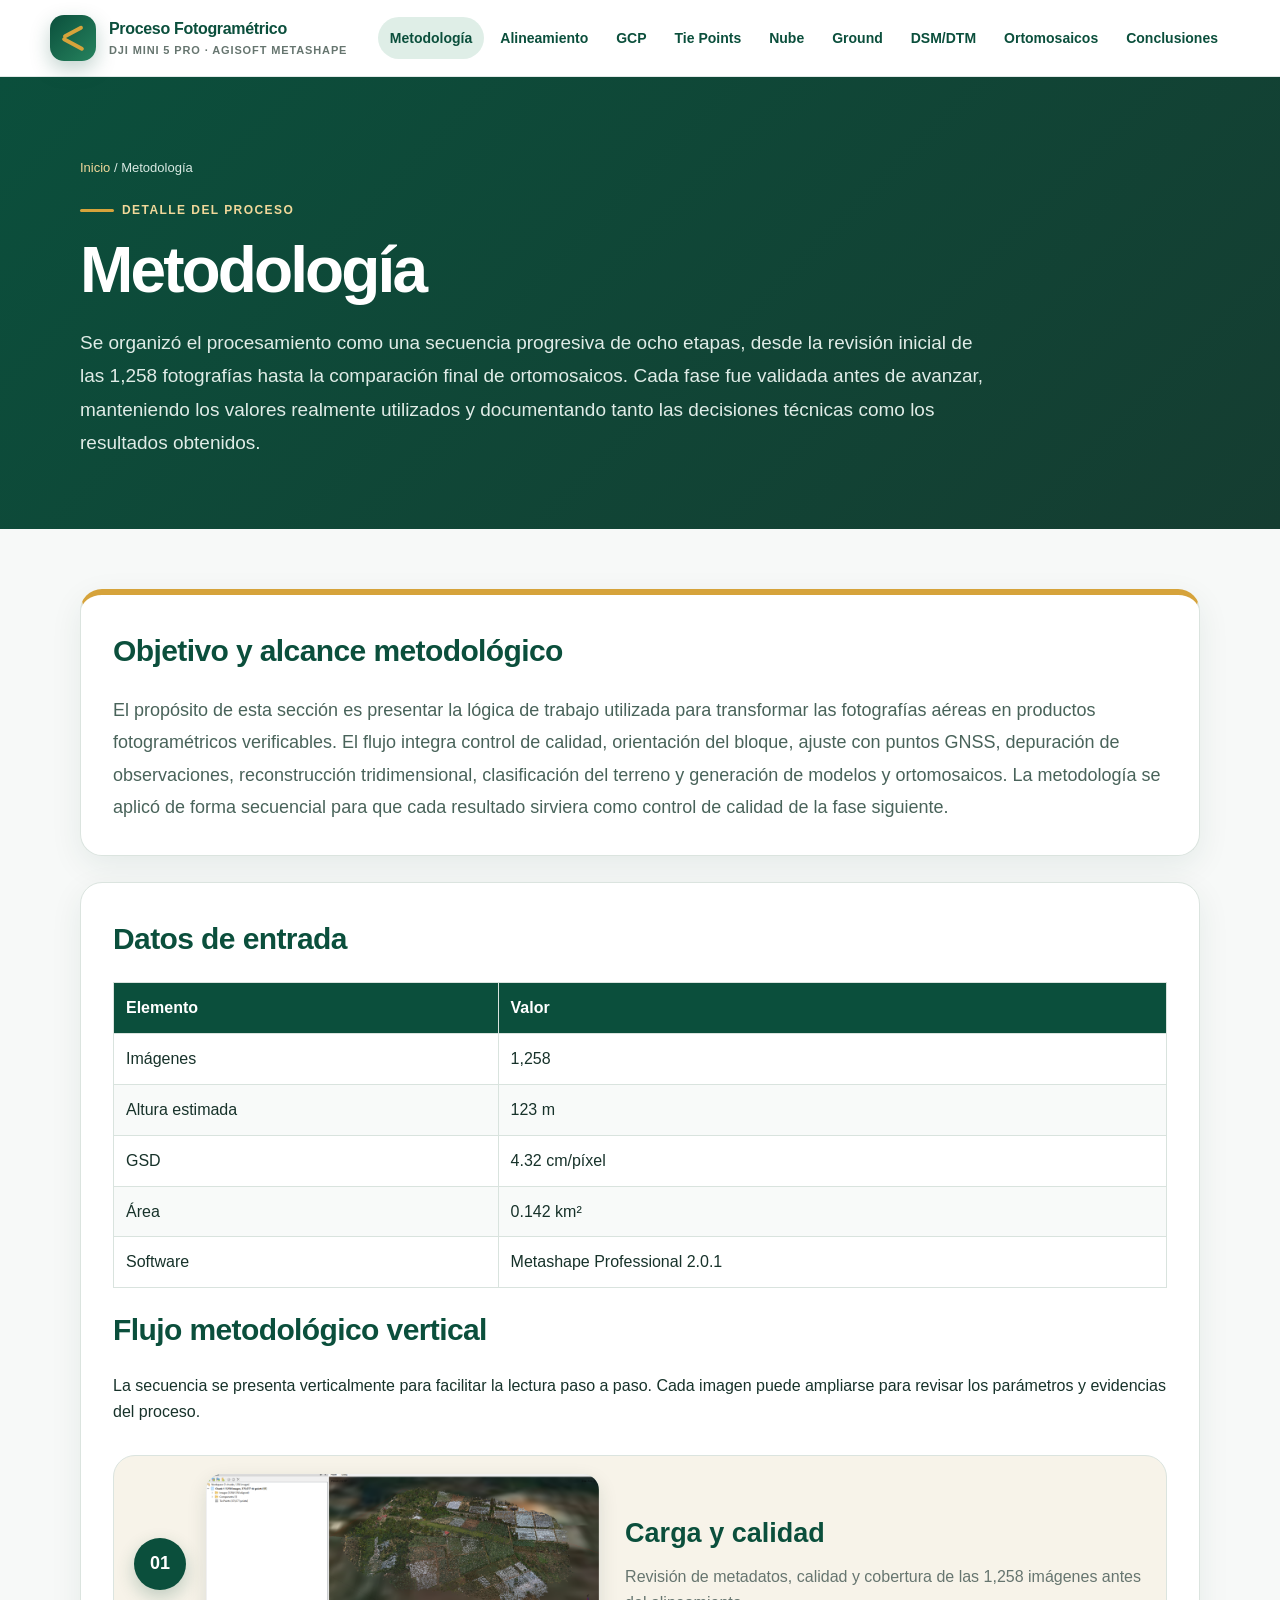
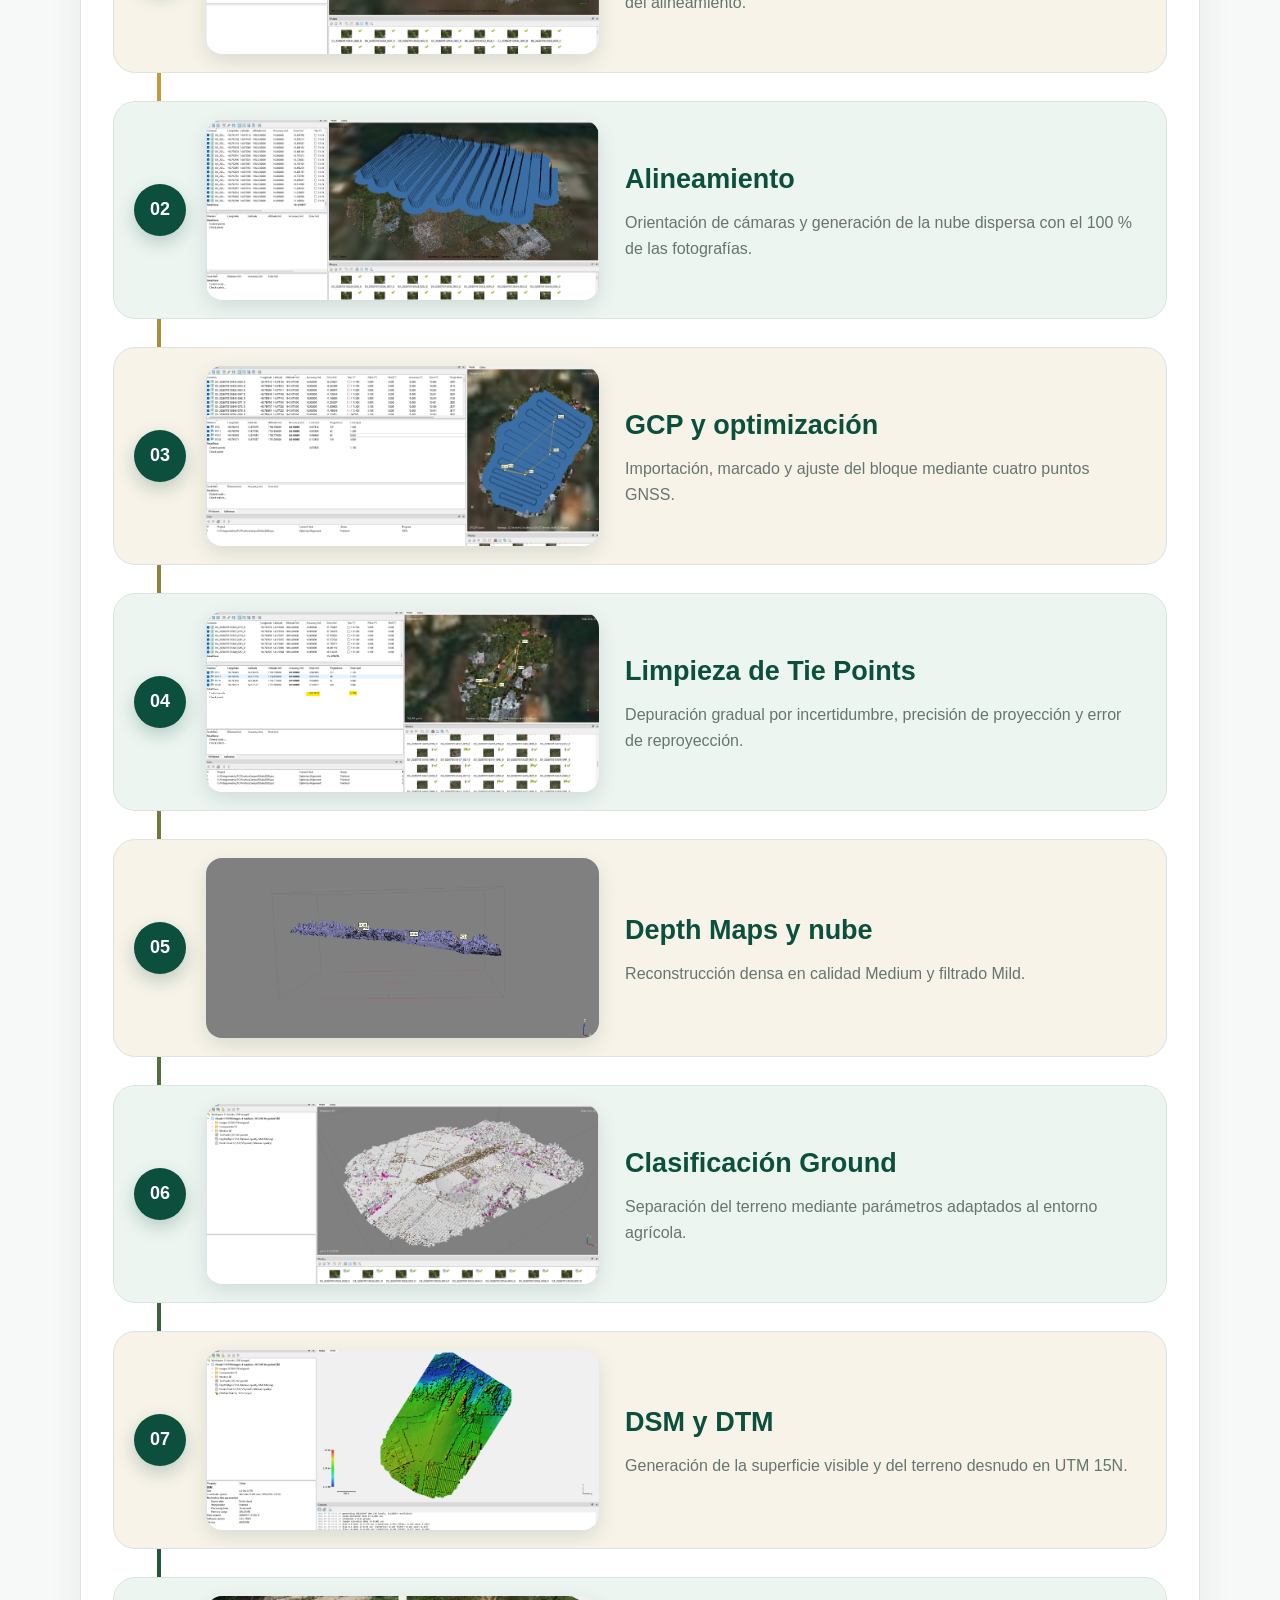
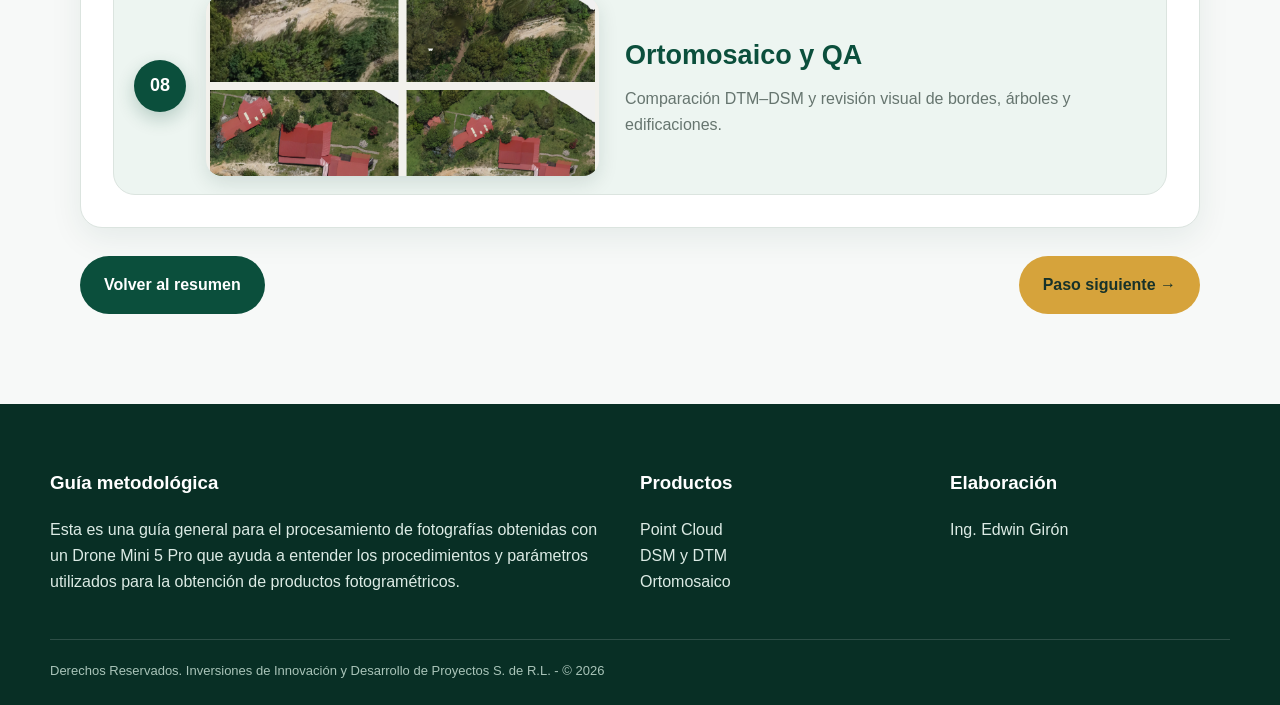
==== commit ec017206: "01_metodologia.html" ====
--- a/01_metodologia.html
+++ b/01_metodologia.html
@@ -1,3 +1,3 @@
 <!DOCTYPE html>
 
-<html lang="es"><head><meta charset="utf-8"/><meta content="width=device-width,initial-scale=1" name="viewport"/><title>Metodología | Proceso Fotogramétrico</title><meta content="Flujo progresivo, documentado y verificado antes de avanzar a la siguiente fase." name="description"/><link href="styles.css" rel="stylesheet"/><script defer="True" src="script.js"></script></head><body><header class="site-header"><div class="container navbar"><a class="brand" href="index.html"><span class="brand-mark"></span><span>Proceso Fotogramétrico<small>DJI Mini 5 Pro · Agisoft Metashape</small></span></a><nav class="nav-links"><a class="active" href="01_metodologia.html">Metodología</a><a class="" href="02_alineamiento.html">Alineamiento</a><a class="" href="03_control.html">GCP</a><a class="" href="04_limpieza.html">Tie Points</a><a class="" href="05_nube.html">Nube</a><a class="" href="06_clasificacion.html">Ground</a><a class="" href="07_elevacion.html">DSM/DTM</a><a class="" href="08_ortomosaico.html">Ortomosaicos</a><a class="" href="09_conclusiones.html">Conclusiones</a></nav></div></header><section class="detail-hero"><div class="container"><div class="breadcrumb"><a href="index.html">Inicio</a> / Metodología</div><span class="eyebrow">Detalle del proceso</span><h1>Metodología</h1><p>Se organizó el procesamiento como una secuencia progresiva de ocho etapas, desde la revisión inicial de las 1,258 fotografías hasta la comparación final de ortomosaicos. Cada fase fue validada antes de avanzar, manteniendo los valores realmente utilizados y documentando tanto las decisiones técnicas como los resultados obtenidos.</p></div></section><main class="detail-main"><div class="container"><section class="content-card overview-card"><h2>Objetivo y alcance metodológico</h2><p>El propósito de esta sección es presentar la lógica de trabajo utilizada para transformar las fotografías aéreas en productos fotogramétricos verificables. El flujo integra control de calidad, orientación del bloque, ajuste con puntos GNSS, depuración de observaciones, reconstrucción tridimensional, clasificación del terreno y generación de modelos y ortomosaicos. La metodología se aplicó de forma secuencial para que cada resultado sirviera como control de calidad de la fase siguiente.</p></section><section class="content-card"><h2>Datos de entrada</h2><table class="table"><thead><tr><th>Elemento</th><th>Valor</th></tr></thead><tbody><tr><td>Imágenes</td><td>1,258</td></tr><tr><td>Altura estimada</td><td>123 m</td></tr><tr><td>GSD</td><td>4.32 cm/píxel</td></tr><tr><td>Área</td><td>0.142 km²</td></tr><tr><td>Software</td><td>Metashape Professional 2.0.1</td></tr></tbody></table><h2>Flujo metodológico vertical</h2><p>La secuencia se presenta verticalmente para facilitar la lectura paso a paso. Cada imagen puede ampliarse para revisar los parámetros y evidencias del proceso.</p><div class="process-timeline"><article class="timeline-step"><div class="timeline-media"><img alt="Carga y calidad" class="zoomable" src="assets/captura_9.png" tabindex="0" title="Haz clic para ampliar"/></div><div class="timeline-copy"><span class="timeline-number">01</span><h3>Carga y calidad</h3><p>Revisión de metadatos, calidad y cobertura de las 1,258 imágenes antes del alineamiento.</p></div></article><article class="timeline-step"><div class="timeline-media"><img alt="Alineamiento" class="zoomable" src="assets/captura_10.png" tabindex="0" title="Haz clic para ampliar"/></div><div class="timeline-copy"><span class="timeline-number">02</span><h3>Alineamiento</h3><p>Orientación de cámaras y generación de la nube dispersa con el 100 % de las fotografías.</p></div></article><article class="timeline-step"><div class="timeline-media"><img alt="GCP y optimización" class="zoomable" src="assets/captura_16.png" tabindex="0" title="Haz clic para ampliar"/></div><div class="timeline-copy"><span class="timeline-number">03</span><h3>GCP y optimización</h3><p>Importación, marcado y ajuste del bloque mediante cuatro puntos GNSS.</p></div></article><article class="timeline-step"><div class="timeline-media"><img alt="Limpieza de Tie Points" class="zoomable" src="assets/captura_25.png" tabindex="0" title="Haz clic para ampliar"/></div><div class="timeline-copy"><span class="timeline-number">04</span><h3>Limpieza de Tie Points</h3><p>Depuración gradual por incertidumbre, precisión de proyección y error de reproyección.</p></div></article><article class="timeline-step"><div class="timeline-media"><img alt="Depth Maps y nube" class="zoomable" src="assets/captura_30.png" tabindex="0" title="Haz clic para ampliar"/></div><div class="timeline-copy"><span class="timeline-number">05</span><h3>Depth Maps y nube</h3><p>Reconstrucción densa en calidad Medium y filtrado Mild.</p></div></article><article class="timeline-step"><div class="timeline-media"><img alt="Clasificación Ground" class="zoomable" src="assets/captura_33.png" tabindex="0" title="Haz clic para ampliar"/></div><div class="timeline-copy"><span class="timeline-number">06</span><h3>Clasificación Ground</h3><p>Separación del terreno mediante parámetros adaptados al entorno agrícola.</p></div></article><article class="timeline-step"><div class="timeline-media"><img alt="DSM y DTM" class="zoomable" src="assets/captura_37.png" tabindex="0" title="Haz clic para ampliar"/></div><div class="timeline-copy"><span class="timeline-number">07</span><h3>DSM y DTM</h3><p>Generación de la superficie visible y del terreno desnudo en UTM 15N.</p></div></article><article class="timeline-step"><div class="timeline-media"><img alt="Ortomosaico y QA" class="zoomable" src="assets/comparacion_dtm_dsm.png" tabindex="0" title="Haz clic para ampliar"/></div><div class="timeline-copy"><span class="timeline-number">08</span><h3>Ortomosaico y QA</h3><p>Comparación DTM–DSM y revisión visual de bordes, árboles y edificaciones.</p></div></article></div></section><div class="detail-actions"><a class="btn" href="index.html#etapas">Volver al resumen</a><a class="btn alt" href="02_alineamiento.html">Paso siguiente →</a></div></div></main><footer class="site-footer"><div class="container"><div class="footer-grid"><div><h3>Guía metodológica</h3><p>Esta es una guía general para el procesamiento de fotografías obtenidas con un Drone Mini 5 Pro que ayuda a entender los procedimientos y parámetros utilizados para la obtención de productos fotogramétricos.</p></div><div><h3>Productos</h3><p>Point Cloud<br/>DSM y DTM<br/>Ortomosaico</p></div><div><h3>Elaboración</h3><p>Ing. Edwin Girón</p></div></div><div class="footer-note">Derechos Reservados. Inversiones de Innovación y Desarrollo de Proyectos S. de R.L. - © 2026</div></div></footer></body></html>+<html lang="es"><head><meta charset="utf-8"/><meta content="width=device-width,initial-scale=1" name="viewport"/><title>Metodología | Proceso Fotogramétrico</title><meta content="Flujo progresivo, documentado y verificado antes de avanzar a la siguiente fase." name="description"/><link href="styles.css" rel="stylesheet"/><script defer="True" src="script.js"></script></head><body><header class="site-header"><div class="container navbar"><a class="brand" href="index.html"><span class="brand-mark"></span><span>Proceso Fotogramétrico<small>DJI Mini 5 Pro · Agisoft Metashape</small></span></a><nav class="nav-links"><a class="active" href="01_metodologia.html">Metodología</a><a class="" href="02_alineamiento.html">Alineamiento</a><a class="" href="03_control.html">GCP</a><a class="" href="04_limpieza.html">Tie Points</a><a class="" href="05_nube.html">Nube</a><a class="" href="06_clasificacion.html">Ground</a><a class="" href="07_elevacion.html">DSM/DTM</a><a class="" href="08_ortomosaico.html">Ortomosaicos</a><a class="" href="09_conclusiones.html">Conclusiones</a></nav></div></header><section class="detail-hero"><div class="container"><div class="breadcrumb"><a href="index.html">Inicio</a> / Metodología</div><span class="eyebrow">Detalle del proceso</span><h1>Metodología</h1><p>Se organizó el procesamiento como una secuencia progresiva de ocho etapas, desde la revisión inicial de las 1,258 fotografías hasta la comparación final de ortomosaicos. Cada fase fue validada antes de avanzar, manteniendo los valores realmente utilizados y documentando tanto las decisiones técnicas como los resultados obtenidos.</p></div></section><main class="detail-main"><div class="container"><section class="content-card overview-card"><h2>Objetivo y alcance metodológico</h2><p>El propósito de esta sección es presentar la lógica de trabajo utilizada para transformar las fotografías aéreas en productos fotogramétricos verificables. El flujo integra control de calidad, orientación del bloque, ajuste con puntos GNSS, depuración de observaciones, reconstrucción tridimensional, clasificación del terreno y generación de modelos y ortomosaicos. La metodología se aplicó de forma secuencial para que cada resultado sirviera como control de calidad de la fase siguiente.</p></section><section class="content-card"><h2>Datos de entrada</h2><table class="table"><thead><tr><th>Elemento</th><th>Valor</th></tr></thead><tbody><tr><td>Imágenes</td><td>1,258</td></tr><tr><td>Altura estimada</td><td>123 m</td></tr><tr><td>GSD</td><td>4.32 cm/píxel</td></tr><tr><td>Área</td><td>0.142 km²</td></tr><tr><td>Software</td><td>Metashape Professional 2.0.1</td></tr></tbody></table><h2>Flujo metodológico vertical</h2><p>La secuencia se presenta verticalmente para facilitar la lectura paso a paso. Cada imagen puede ampliarse para revisar los parámetros y evidencias del proceso.</p><div class="process-timeline"><article class="timeline-step"><div class="timeline-media"><img alt="Carga y calidad" class="zoomable" src="assets/captura_9.png" tabindex="0" title="Haz clic para ampliar"/></div><div class="timeline-copy"><span class="timeline-number">01</span><h3>Carga y calidad</h3><p>Revisión de metadatos, calidad y cobertura de las 1,258 imágenes antes del alineamiento.</p></div></article><article class="timeline-step"><div class="timeline-media"><img alt="Alineamiento" class="zoomable" src="assets/captura_10.png" tabindex="0" title="Haz clic para ampliar"/></div><div class="timeline-copy"><span class="timeline-number">02</span><h3>Alineamiento</h3><p>Orientación de cámaras y generación de la nube dispersa con el 100 % de las fotografías.</p></div></article><article class="timeline-step"><div class="timeline-media"><img alt="GCP y optimización" class="zoomable" src="assets/captura_16.png" tabindex="0" title="Haz clic para ampliar"/></div><div class="timeline-copy"><span class="timeline-number">03</span><h3>GCP y optimización</h3><p>Importación, marcado y ajuste del bloque mediante cuatro puntos GNSS.</p></div></article><article class="timeline-step"><div class="timeline-media"><img alt="Limpieza de Tie Points" class="zoomable" src="assets/captura_25.png" tabindex="0" title="Haz clic para ampliar"/></div><div class="timeline-copy"><span class="timeline-number">04</span><h3>Limpieza de Tie Points</h3><p>Depuración gradual por incertidumbre, precisión de proyección y error de reproyección.</p></div></article><article class="timeline-step"><div class="timeline-media"><img alt="Depth Maps y nube" class="zoomable" src="assets/captura_30.png" tabindex="0" title="Haz clic para ampliar"/></div><div class="timeline-copy"><span class="timeline-number">05</span><h3>Depth Maps y nube</h3><p>Reconstrucción densa en calidad Medium y filtrado Mild.</p></div></article><article class="timeline-step"><div class="timeline-media"><img alt="Clasificación Ground" class="zoomable" src="assets/captura_33.png" tabindex="0" title="Haz clic para ampliar"/></div><div class="timeline-copy"><span class="timeline-number">06</span><h3>Clasificación Ground</h3><p>Separación del terreno mediante parámetros adaptados al entorno agrícola.</p></div></article><article class="timeline-step"><div class="timeline-media"><img alt="DSM y DTM" class="zoomable" src="assets/captura_37.png" tabindex="0" title="Haz clic para ampliar"/></div><div class="timeline-copy"><span class="timeline-number">07</span><h3>DSM y DTM</h3><p>Generación de la superficie visible y del terreno desnudo en UTM 15N.</p></div></article><article class="timeline-step"><div class="timeline-media"><img alt="Ortomosaico y QA" class="zoomable" src="assets/comparacion_dtm_dsm_thumb.png" tabindex="0" title="Haz clic para ampliar"/></div><div class="timeline-copy"><span class="timeline-number">08</span><h3>Ortomosaico y QA</h3><p>Comparación DTM–DSM y revisión visual de bordes, árboles y edificaciones.</p></div></article></div></section><div class="detail-actions"><a class="btn" href="index.html#etapas">Volver al resumen</a><a class="btn alt" href="02_alineamiento.html">Paso siguiente →</a></div></div></main><footer class="site-footer"><div class="container"><div class="footer-grid"><div><h3>Guía metodológica</h3><p>Esta es una guía general para el procesamiento de fotografías obtenidas con un Drone Mini 5 Pro que ayuda a entender los procedimientos y parámetros utilizados para la obtención de productos fotogramétricos.</p></div><div><h3>Productos</h3><p>Point Cloud<br/>DSM y DTM<br/>Ortomosaico</p></div><div><h3>Elaboración</h3><p>Ing. Edwin Girón</p></div></div><div class="footer-note">Derechos Reservados. Inversiones de Innovación y Desarrollo de Proyectos S. de R.L. - © 2026</div></div></footer></body></html>
